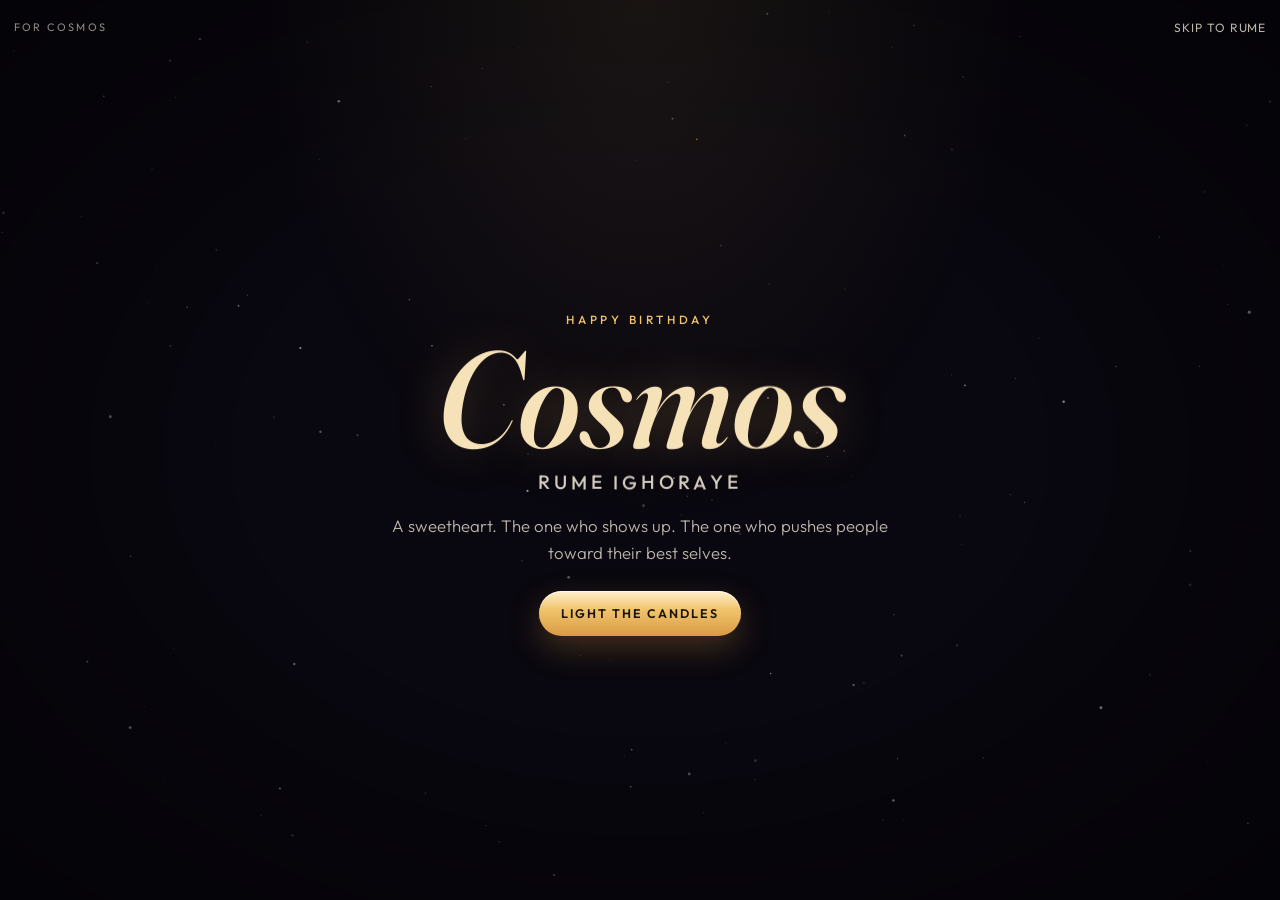
==== index.html @ 322b4184 "Add the birthday site for Cosmos Rume Ighoraye. Co-authored-by: Cursor <cursoragent@cursor.com>" ====
<!DOCTYPE html>
<html lang="en">
<head>
  <meta charset="UTF-8" />
  <meta name="viewport" content="width=device-width, initial-scale=1.0, viewport-fit=cover" />
  <meta name="theme-color" content="#09070f" />
  <title>Happy Birthday, Cosmos Rume Ighoraye</title>
  <link rel="preconnect" href="https://fonts.googleapis.com" />
  <link rel="preconnect" href="https://fonts.gstatic.com" crossorigin />
  <link href="https://fonts.googleapis.com/css2?family=Fraunces:ital,opsz,wght@0,9..144,500;0,9..144,620;1,9..144,500;1,9..144,620&family=Outfit:wght@300;400;500;600&display=swap" rel="stylesheet" />
  <link rel="stylesheet" href="styles.css" />
  <script src="song.js"></script>
</head>
<body>
  <canvas id="fx" aria-hidden="true"></canvas>
  <div class="vignette" aria-hidden="true"></div>

  <header id="topbar">
    <p>For Cosmos</p>
    <button id="skip" type="button">Skip to Rume</button>
  </header>
  <p id="live" class="sr-only" aria-live="polite"></p>

  <section id="scene-intro" class="scene">
    <p class="kicker">Happy birthday</p>
    <h1 aria-label="Cosmos Rume Ighoraye">
      <span class="line line-1" id="line1">Cosmos</span>
      <span class="line line-2" id="line2">Rume Ighoraye</span>
    </h1>
    <p class="dek">A sweetheart. The one who shows up. The one who pushes people toward their best selves.</p>
    <button id="begin" class="gold-btn" type="button">Light the candles</button>
  </section>

  <section id="scene-cake" class="scene" aria-label="Birthday cake">
    <div class="lights" aria-hidden="true">
      <i></i><i></i><i></i><i></i><i></i><i></i><i></i><i></i><i></i><i></i><i></i><i></i>
    </div>

    <div class="balloons" aria-hidden="true">
      <div class="balloon b1"><span>Show up</span></div>
      <div class="balloon b2"><span>Kind</span></div>
      <div class="balloon b3"><span>Steady</span></div>
      <div class="balloon b4"><span>Best</span></div>
    </div>

    <div class="cake-stage">
      <div class="cake">
        <div class="glow"></div>
        <div class="tier top">
          <div class="candles">
            <div class="candle" style="--x: 14%; --h: 78px; --tilt: -6deg"><div class="flame"></div><div class="wax"></div></div>
            <div class="candle" style="--x: 32%; --h: 98px; --tilt: 3deg"><div class="flame"></div><div class="wax"></div></div>
            <div class="candle" style="--x: 50%; --h: 86px; --tilt: -2deg"><div class="flame"></div><div class="wax"></div></div>
            <div class="candle" style="--x: 68%; --h: 108px; --tilt: 4deg"><div class="flame"></div><div class="wax"></div></div>
            <div class="candle" style="--x: 86%; --h: 74px; --tilt: -3deg"><div class="flame"></div><div class="wax"></div></div>
          </div>
          <div class="frost">
            <div class="drips"><span></span><span></span><span></span><span></span><span></span></div>
          </div>
        </div>
        <div class="tier mid">
          <div class="band"></div>
          <div class="sprinkles" aria-hidden="true"></div>
        </div>
        <div class="tier base">
          <div class="band cream"></div>
        </div>
        <div class="plate"></div>
      </div>
    </div>

    <div class="wish-ui">
      <button id="blow" type="button">
        <svg viewBox="0 0 72 72" aria-hidden="true">
          <circle class="ring-bg" cx="36" cy="36" r="30"></circle>
          <circle id="ring" cx="36" cy="36" r="30"></circle>
        </svg>
        <span>Hold to blow</span>
      </button>
      <p class="wish-note">Make a wish, Cosmos.</p>
    </div>

    <div id="wish-done" class="wish-done">
      <p>It’s out there</p>
      <h2>Happy birthday</h2>
    </div>
  </section>

  <section id="scene-letter" class="scene">
    <article class="letter">
      <p class="kicker rise">For the one who shows up</p>
      <h2 class="rise">Cosmos Rume Ighoraye</h2>
      <div class="rule rise"></div>
      <div class="letter-body rise">
        <p>There are people who are simply nice, and then there are people who walk into a room and somehow make everything feel a little lighter. You are one of those people.</p>
        <p>You have this way of showing up for people that is difficult to explain. You check in. You encourage. You push. You notice when someone is not doing their best and somehow find a way to remind them that they are capable of more, without ever making them feel like they are not enough.</p>
        <p>You genuinely want to see people win.</p>
        <p>You celebrate people's growth. You challenge people when they need to be challenged. You give your time, your words, your energy, and sometimes even your patience, because you believe people can become better than where they are right now.</p>
        <p>And somehow, you do all of this while still being you.</p>
        <p>I hope you never underestimate the impact you have had on the people around you. Some of the things you have said may have felt like ordinary conversations to you, but someone else may have carried those words for years. Some encouragement you gave casually may have been exactly what someone needed to keep going.</p>
        <p>But beyond everything I hope you know that you are deeply appreciated.</p>
        <p class="bless">May this new chapter of your life be one that surprises you in the best possible ways.</p>
        <p class="bless">May God go ahead of you into every room you enter, every opportunity you pursue, every decision you make, and every season you step into.</p>
        <p class="bless">May He give you wisdom beyond your years and discernment to know what to accept, what to reject, what to pursue, and what to walk away from.</p>
        <p class="bless">May you never have to force what God has already prepared for you.</p>
        <p class="bless">May the right people find you. May genuine friendships surround you. May you be connected to people who celebrate you without competing with you, correct you without tearing you down, and love you without conditions.</p>
        <p class="bless">May God protect your heart from disappointment that changes the way you love.</p>
        <p class="bless">May He protect your mind from unnecessary worry, comparison, fear, and the pressure to have everything figured out.</p>
        <p class="bless">Whenever you feel uncertain about the future, may you be reminded that your life is not behind schedule.</p>
        <p class="bless">May you never look at someone else's journey and begin to question your own.</p>
        <p class="bless">What is meant for you will find you in God's timing.</p>
        <p class="bless">May every dream you have carried quietly begin to take shape.</p>
        <p class="bless">May the ideas in your heart become realities.</p>
        <p class="bless">May your efforts produce results.</p>
        <p class="bless">May the doors you have been knocking on finally open.</p>
        <p class="bless">And when those doors open, may you have the wisdom to recognize them.</p>
        <p class="bless">May God bless the work of your hands.</p>
        <p class="bless">May He increase you financially, professionally, spiritually, and personally.</p>
        <p class="bless">May you never lack good people, good opportunities, good health, or the resources you need to fulfil your purpose.</p>
        <p class="bless">May there be provision in places where you currently see uncertainty.</p>
        <p class="bless">May there be clarity where there is confusion.</p>
        <p class="bless">May there be peace where there has been anxiety.</p>
        <p class="bless">May there be restoration where there has been disappointment.</p>
        <p class="bless">May there be joy that does not depend on circumstances.</p>
        <p class="bless">May God give you strength for the responsibilities that come with the next level of your life.</p>
        <p>Because we pray that you will not only enter bigger rooms, but that you will have the capacity to thrive in them.</p>
        <p class="bless">May you become everything God created you to be.</p>
        <p class="bless">May your life continue to speak for you even when you are not in the room.</p>
        <p class="bless">May the people you have helped become part of the testimony of your life.</p>
        <p class="bless">May you look back one day and realize that the little things you thought did not matter actually mattered more than you knew.</p>
        <p class="bless">May you have many reasons to laugh.</p>
        <p class="bless">May you have people who genuinely make you happy.</p>
        <p class="bless">May you experience love that feels safe, friendship that feels like home, and family moments that you will remember for years.</p>
        <p class="bless">May God keep you from relationships that drain you and lead you toward relationships that help you grow.</p>
        <p class="bless">May He give you the courage to leave anything that no longer serves His purpose for your life.</p>
        <p class="bless">May you never settle simply because something is available.</p>
        <p class="bless">May you have the patience to wait for what is right.</p>
        <p class="bless">And when you make mistakes, may you have the grace to forgive yourself, learn, grow, and keep moving.</p>
        <p class="bless">May this year bring you closer to God.</p>
        <p class="bless">May your faith become stronger.</p>
        <p class="bless">May your prayers become deeper.</p>
        <p class="bless">May you hear God's direction clearly and have the courage to follow it even when it does not make sense to everyone else.</p>
        <p class="bless">May God keep you humble when things are going well and keep you hopeful when things are difficult.</p>
        <p class="bless">May He preserve you.</p>
        <p class="bless">May He keep you from harm.</p>
        <p class="bless">May He protect you when you travel, when you work, when you rest, and when you are simply going about your everyday life.</p>
        <p class="bless">May His hand remain upon you.</p>
        <p class="bless">May His favour speak for you.</p>
        <p class="bless">May His mercy surround you.</p>
        <p class="bless">May His grace sustain you.</p>
        <p class="bless">And may you live long enough to see the fulfilment of the things you have prayed about, cried about, worked for, and believed for.</p>
        <p>Most importantly, may you never forget that your life is a gift.</p>
        <p>You are here for a reason.</p>
        <p>You are loved.</p>
        <p>You are needed.</p>
        <p>You are making an impact, even in ways you may not see yet.</p>
        <p>And I pray that the years ahead will make that even clearer to you.</p>
        <p class="bless">May this be the beginning of one of the most beautiful seasons of your life.</p>
        <p class="bless">May you have stories you cannot wait to tell.</p>
        <p class="bless">May you have testimonies that leave you speechless.</p>
        <p class="bless">May you have blessings that make you say, <em>“God, I couldn't have planned this better.”</em></p>
        <p>And when you get to those places you've been praying for, I hope you remember everyone who stood with you along the way.</p>
        <p class="birthday-line">Happy birthday, <strong>Cosmos Rume Ighoraye.</strong></p>
        <p class="keep">Keep being the person who shows up.</p>
        <p class="keep">Keep lifting people.</p>
        <p class="keep">Keep laughing.</p>
        <p class="keep">Keep loving.</p>
        <p class="keep">Keep growing.</p>
        <p class="keep">And please, never stop being you.</p>
        <p class="sign">From the people you keep lifting. ♥</p>
      </div>
      <button id="openReel" class="gold-btn rise" type="button">See the pictures</button>
    </article>
  </section>

  <section id="scene-reel" class="scene" aria-label="Pictures and video of Rume">
    <div class="film" id="film" tabindex="0">
      <div class="track" id="track"></div>
    </div>
    <div class="reel-actions">
      <button id="playRume" class="gold-btn" type="button">Play Rume</button>
      <button id="reelBack" class="text-btn" type="button">Back to the candles</button>
    </div>
  </section>

  <div id="lightbox" hidden>
    <button id="lightboxClose" type="button" class="text-btn">Close</button>
    <img id="lightboxImg" alt="">
  </div>

  <script src="https://cdn.jsdelivr.net/npm/gsap@3.12.7/dist/gsap.min.js"></script>
  <script src="app.js"></script>
</body>
</html>
---- styles.css ----
:root {
  --bg: #09070f;
  --gold: #f0c36a;
  --gold-2: #ffe7b8;
  --cream: #fff6e8;
  --ink: #1a1208;
  --rose: #ff6b6b;
  --ember: #ff8a3d;
  --muted: rgba(255, 246, 232, 0.72);
  --font: "Outfit", system-ui, sans-serif;
  --display: "Fraunces", Georgia, serif;
}

* { box-sizing: border-box; }

html, body {
  margin: 0;
  height: 100%;
  min-height: 100dvh;
  background: var(--bg);
  color: var(--cream);
  font-family: var(--font);
  overflow: hidden;
}

button, a { -webkit-tap-highlight-color: transparent; }

#fx {
  position: fixed;
  inset: 0;
  width: 100%;
  height: 100%;
  z-index: 0;
  pointer-events: none;
}

.vignette {
  position: fixed;
  inset: 0;
  z-index: 1;
  pointer-events: none;
  background:
    radial-gradient(ellipse at 50% 0%, rgba(240, 195, 106, 0.08), transparent 42%),
    radial-gradient(ellipse at center, transparent 45%, rgba(0, 0, 0, 0.5) 100%);
}

.sr-only {
  position: absolute;
  width: 1px;
  height: 1px;
  padding: 0;
  margin: -1px;
  overflow: hidden;
  clip: rect(0, 0, 0, 0);
  border: 0;
}

#topbar {
  position: fixed;
  top: 0;
  left: 0;
  right: 0;
  z-index: 20;
  display: flex;
  justify-content: space-between;
  align-items: center;
  gap: 0.75rem;
  padding:
    max(0.85rem, env(safe-area-inset-top))
    max(0.85rem, env(safe-area-inset-right))
    0.35rem
    max(0.85rem, env(safe-area-inset-left));
  pointer-events: none;
}

#topbar p {
  margin: 0;
  letter-spacing: 0.22em;
  text-transform: uppercase;
  font-size: 0.68rem;
  color: rgba(255, 246, 232, 0.55);
}

#topbar button { pointer-events: auto; }

#topbar.is-hidden { opacity: 0; visibility: hidden; }

#skip, .text-btn {
  appearance: none;
  background: transparent;
  border: 0;
  color: rgba(255, 246, 232, 0.72);
  font-family: var(--font);
  font-size: clamp(0.62rem, 2.6vw, 0.75rem);
  letter-spacing: 0.08em;
  text-transform: uppercase;
  cursor: pointer;
  padding: 0.4rem 0;
  text-align: right;
}

#skip:hover, .text-btn:hover { color: var(--gold-2); }

#skip:focus-visible, .text-btn:focus-visible, .gold-btn:focus-visible {
  outline: 2px solid var(--gold-2);
  outline-offset: 3px;
}

.scene {
  position: fixed;
  inset: 0;
  z-index: 2;
  display: flex;
  flex-direction: column;
  align-items: center;
  justify-content: safe center;
  padding:
    max(4.4rem, calc(env(safe-area-inset-top) + 3.2rem))
    max(1rem, env(safe-area-inset-right))
    max(1.35rem, env(safe-area-inset-bottom))
    max(1rem, env(safe-area-inset-left));
  text-align: center;
  overflow-x: hidden;
  overflow-y: auto;
  -webkit-overflow-scrolling: touch;
}

#scene-cake, #scene-letter, #scene-reel {
  opacity: 0;
  visibility: hidden;
}

.kicker {
  margin: 0 0 0.85rem;
  letter-spacing: clamp(0.14em, 1.2vw, 0.32em);
  text-transform: uppercase;
  font-size: clamp(0.64rem, 2.4vw, 0.74rem);
  font-weight: 500;
  color: var(--gold);
}

h1, h2 {
  font-family: var(--display);
  font-weight: 500;
  margin: 0;
}

.line { display: block; }

.line-1 {
  font-style: italic;
  font-size: clamp(3rem, 16vw, 8.6rem);
  line-height: 0.84;
  color: #f6e2b8;
  text-shadow: 0 0 48px rgba(240, 195, 106, 0.28);
}

.line-2 {
  margin-top: 0.85rem;
  font-family: var(--font);
  font-weight: 500;
  font-style: normal;
  letter-spacing: clamp(0.08em, 0.6vw, 0.2em);
  text-transform: uppercase;
  font-size: clamp(0.7rem, 2.7vw, 1.2rem);
  color: rgba(255, 246, 232, 0.82);
}

.char {
  display: inline-block;
  will-change: transform;
}

.dek {
  max-width: 34rem;
  margin: 1.2rem auto 1.5rem;
  padding: 0 0.25rem;
  color: var(--muted);
  font-weight: 300;
  font-size: clamp(0.95rem, 2.8vw, 1.05rem);
  line-height: 1.6;
}

.gold-btn {
  appearance: none;
  border: 0;
  cursor: pointer;
  font-family: var(--font);
  font-weight: 600;
  letter-spacing: 0.16em;
  text-transform: uppercase;
  font-size: 0.78rem;
  color: var(--ink);
  background: linear-gradient(180deg, #fff0cf, #f0c36a 42%, #d99a45);
  padding: 0.95rem 1.35rem;
  max-width: calc(100vw - 2.5rem);
  min-height: 44px;
  border-radius: 999px;
  box-shadow:
    0 12px 32px rgba(217, 154, 69, 0.28),
    inset 0 1px 0 rgba(255, 255, 255, 0.75);
}

.gold-btn:hover { filter: brightness(1.05); }
.gold-btn:disabled {
  cursor: default;
  filter: grayscale(0.4) brightness(0.7);
  box-shadow: none;
}

#scene-cake {
  justify-content: flex-start;
  gap: clamp(0.35rem, 1.6vh, 1rem);
  padding-top: max(4rem, calc(env(safe-area-inset-top) + 2.8rem));
  padding-bottom: max(0.8rem, env(safe-area-inset-bottom));
  background: radial-gradient(ellipse at 50% 78%, rgba(255, 150, 50, 0.16), transparent 46%);
  user-select: none;
  touch-action: pan-y;
}

.lights {
  width: min(920px, 100%);
  display: flex;
  justify-content: space-between;
  align-items: flex-start;
  padding: 0 0.5rem;
  position: relative;
}

.lights::before {
  content: "";
  position: absolute;
  left: 2%;
  right: 2%;
  top: 0;
  height: 2px;
  background: rgba(255, 246, 232, 0.28);
}

.lights i {
  width: 12px;
  height: 16px;
  margin-top: 8px;
  border-radius: 50% 50% 46% 46%;
  background: #2a241c;
  position: relative;
  will-change: transform;
}

.lights i::before {
  content: "";
  position: absolute;
  left: 50%;
  top: -8px;
  width: 2px;
  height: 8px;
  background: rgba(255, 246, 232, 0.35);
  transform: translateX(-50%);
}

.lights i:nth-child(4n + 1).lit { background: #ffd56a; box-shadow: 0 0 16px #ffd56a; }
.lights i:nth-child(4n + 2).lit { background: #ff8f8f; box-shadow: 0 0 16px #ff8f8f; }
.lights i:nth-child(4n + 3).lit { background: #fff1cf; box-shadow: 0 0 16px #fff1cf; }
.lights i:nth-child(4n).lit { background: #ff9a4a; box-shadow: 0 0 16px #ff9a4a; }

.balloons {
  display: flex;
  justify-content: center;
  width: 100%;
  gap: clamp(6px, 2.2vw, 28px);
  min-height: 0;
}

.balloon {
  position: relative;
  width: clamp(48px, 16vw, 74px);
  height: clamp(60px, 19vw, 90px);
  border-radius: 50% 50% 48% 48% / 42% 42% 58% 58%;
  will-change: transform;
  flex: none;
}

.balloon span {
  position: absolute;
  inset: 0 0 8px;
  display: grid;
  place-items: center;
  font-size: clamp(0.46rem, 2vw, 0.62rem);
  font-weight: 600;
  letter-spacing: 0.04em;
  text-transform: uppercase;
  color: #2a160c;
}

.balloon::before {
  content: "";
  position: absolute;
  width: 14px;
  height: 16px;
  left: 16px;
  top: 16px;
  border-radius: 50%;
  background: rgba(255, 255, 255, 0.38);
  transform: rotate(24deg);
}

.balloon::after {
  content: "";
  position: absolute;
  left: 50%;
  top: calc(100% - 2px);
  width: 1.5px;
  height: 42px;
  background: rgba(255, 246, 232, 0.45);
}

.b1 { background: radial-gradient(circle at 35% 30%, #ffe1a8, #f0b14a 62%, #d4892e); }
.b2 { background: radial-gradient(circle at 35% 30%, #ffc9c9, #ff7d7d 62%, #e25555); }
.b3 { background: radial-gradient(circle at 35% 30%, #fff8ec, #f3ddb0 62%, #e2c48a); }
.b4 { background: radial-gradient(circle at 35% 30%, #ffd0ae, #ff8a3d 62%, #e06a22); }

.cake-stage {
  flex: 1 0 auto;
  width: 100%;
  display: grid;
  place-items: end center;
  min-height: min-content;
}

#scene-cake > * { flex-shrink: 0; }

.cake {
  position: relative;
  width: min(280px, calc(100vw - 3.25rem));
  padding-bottom: 18px;
  will-change: transform;
}

.glow {
  position: absolute;
  left: 50%;
  top: 18%;
  width: 240px;
  height: 240px;
  transform: translate(-50%, -40%);
  background: radial-gradient(circle, rgba(255, 170, 60, 0.55), rgba(255, 120, 40, 0.05) 58%, transparent 70%);
  opacity: 0;
  pointer-events: none;
  filter: blur(2px);
}

.tier {
  position: relative;
  margin: 0 auto;
  border-radius: 10px;
}

.tier.top {
  width: 60%;
  height: clamp(54px, 16vw, 72px);
  background: linear-gradient(#8d4e34, #6d3826);
  z-index: 3;
}

.tier.mid {
  width: 76%;
  height: clamp(58px, 18vw, 78px);
  margin-top: -6px;
  background: linear-gradient(#a25b3d, #7a3e2a);
  z-index: 2;
}

.tier.base {
  width: 93%;
  height: clamp(64px, 20vw, 86px);
  margin-top: -6px;
  background: linear-gradient(#6b3424, #4a2418);
  border-radius: 12px;
  z-index: 1;
}

.frost {
  position: absolute;
  left: -6px;
  right: -6px;
  top: -12px;
  height: 28px;
  background: #f7f1ea;
  border-radius: 40px 40px 12px 12px;
}

.drips span {
  position: absolute;
  top: 18px;
  width: 14px;
  background: #f7f1ea;
  border-radius: 0 0 12px 12px;
  transform-origin: top center;
  will-change: transform;
}

.drips span:nth-child(1) { left: 10%; height: 22px; }
.drips span:nth-child(2) { left: 28%; height: 34px; }
.drips span:nth-child(3) { left: 48%; height: 18px; }
.drips span:nth-child(4) { left: 66%; height: 30px; }
.drips span:nth-child(5) { left: 82%; height: 16px; }

.band {
  position: absolute;
  left: 0;
  right: 0;
  top: 42%;
  height: 12px;
  background: rgba(247, 241, 234, 0.55);
}

.band.cream { top: 38%; height: 14px; background: rgba(240, 195, 106, 0.7); }

.sprinkles {
  position: absolute;
  inset: 10px 12px auto;
  height: 18px;
  background:
    radial-gradient(circle at 10% 50%, #f0c36a 2px, transparent 2.5px),
    radial-gradient(circle at 28% 30%, #fff 2px, transparent 2.5px),
    radial-gradient(circle at 46% 60%, #ff8f8f 2px, transparent 2.5px),
    radial-gradient(circle at 64% 40%, #f0c36a 2px, transparent 2.5px),
    radial-gradient(circle at 82% 55%, #fff 2px, transparent 2.5px);
}

.candles {
  position: absolute;
  left: 8px;
  right: 8px;
  bottom: calc(100% - 8px);
  height: 120px;
  z-index: 4;
}

.candle {
  position: absolute;
  left: var(--x);
  bottom: 0;
  height: var(--h);
  width: 16px;
  margin-left: -8px;
  display: flex;
  flex-direction: column;
  align-items: center;
  justify-content: flex-end;
  will-change: transform;
}

.wax {
  width: 12px;
  flex: 1;
  background: linear-gradient(#fffdf8, #f0e0c0 70%, #e7d3ad);
  border-radius: 3px 3px 2px 2px;
  position: relative;
  box-shadow: inset -2px 0 0 rgba(180, 140, 80, 0.25);
}

.wax::before {
  content: "";
  position: absolute;
  top: -7px;
  left: 50%;
  width: 2px;
  height: 8px;
  background: #2a2118;
  transform: translateX(-50%);
}

.flame {
  width: 22px;
  height: 40px;
  margin-bottom: -8px;
  border-radius: 50% 50% 46% 46% / 58% 58% 42% 42%;
  background: radial-gradient(circle at 50% 78%, #fff8e4 0%, #ffe08a 26%, #ff9a2a 58%, rgba(255, 70, 0, 0) 74%);
  box-shadow: 0 0 18px 8px rgba(255, 150, 40, 0.45);
  position: relative;
  opacity: 0;
  transform: scale(0);
  transform-origin: 50% 100%;
  will-change: transform, opacity;
  z-index: 2;
}

.flame::after {
  content: "";
  position: absolute;
  left: 50%;
  bottom: 4px;
  width: 9px;
  height: 18px;
  transform: translateX(-50%);
  border-radius: 50% 50% 40% 40%;
  background: radial-gradient(circle at 50% 70%, #fff, #ffe9a8 45%, rgba(255, 210, 90, 0) 72%);
}

.plate {
  width: min(108%, calc(100vw - 2.2rem));
  height: 18px;
  margin: 8px auto 0;
  border-radius: 50%;
  background: radial-gradient(ellipse at center, #d9d3cc, #8d8680 70%, #5c564f);
  box-shadow: 0 16px 30px rgba(0, 0, 0, 0.35);
}

.wish-ui, .wish-done {
  min-height: 92px;
  display: grid;
  justify-items: center;
  align-content: center;
}

.wish-done { position: absolute; bottom: 1.3rem; opacity: 0; visibility: hidden; }

.wish-done p, .wish-note {
  margin: 0;
  letter-spacing: 0.2em;
  text-transform: uppercase;
  font-size: 0.72rem;
  color: var(--gold);
}

.wish-done h2 {
  font-style: italic;
  font-size: clamp(2.4rem, 7vw, 4rem);
  color: var(--cream);
}

#blow {
  appearance: none;
  width: 92px;
  height: 92px;
  border-radius: 50%;
  border: 0;
  background: rgba(255, 246, 232, 0.04);
  color: var(--cream);
  cursor: pointer;
  position: relative;
  font-family: var(--font);
}

#blow svg {
  position: absolute;
  inset: 0;
  width: 100%;
  height: 100%;
}

#blow .ring-bg {
  fill: none;
  stroke: rgba(255, 246, 232, 0.16);
  stroke-width: 3;
}

#ring {
  fill: none;
  stroke: var(--gold);
  stroke-width: 3;
  stroke-linecap: round;
  stroke-dasharray: 188.5;
  stroke-dashoffset: 188.5;
  transform: rotate(-90deg);
  transform-origin: 36px 36px;
}

#blow span {
  position: relative;
  font-size: 0.62rem;
  letter-spacing: 0.12em;
  text-transform: uppercase;
  line-height: 1.2;
}

.wish-note { margin-top: 0.35rem; }

.letter {
  width: min(640px, 100%);
  text-align: left;
  max-height: calc(100dvh - 5.5rem);
  overflow: auto;
  padding-bottom: 1rem;
}

.letter h2 {
  font-size: clamp(2.4rem, 6vw, 4rem);
  line-height: 0.95;
  font-style: italic;
  color: #f6e2b8;
}

.rule {
  width: 64px;
  height: 2px;
  margin: 1.1rem 0 1.25rem;
  background: linear-gradient(90deg, var(--gold), transparent);
}

.letter p {
  font-size: clamp(0.98rem, 2.8vw, 1.05rem);
  line-height: 1.7;
  color: rgba(255, 246, 232, 0.9);
  font-weight: 300;
  margin: 0 0 1rem;
}

.letter .bless {
  margin-bottom: 0.72rem;
}

.letter em {
  color: #f6e2b8;
  font-style: italic;
}

.letter .birthday-line {
  margin-top: 1.4rem;
  font-family: var(--display);
  font-style: italic;
  font-size: clamp(1.25rem, 3.5vw, 1.55rem);
  line-height: 1.35;
  color: #f6e2b8;
}

.letter .birthday-line strong {
  font-weight: 500;
}

.letter .keep {
  margin: 0.15rem 0;
  font-family: var(--display);
  font-style: italic;
  font-size: 1.12rem;
  color: var(--gold-2);
}

.letter .kicker { text-align: left; }

.sign {
  font-family: var(--display);
  font-style: italic;
  color: var(--gold) !important;
  font-size: 1.25rem !important;
  text-align: right;
  margin-top: 1.25rem !important;
}

#openReel { display: block; margin: 1.25rem auto 0.4rem; }

#scene-letter {
  justify-content: flex-start;
}

#scene-reel {
  justify-content: flex-start;
  gap: 0.35rem;
  overflow: hidden;
  padding-bottom: 1.2rem;
}

.film {
  width: 100%;
  flex: 1;
  min-height: 0;
  overflow-x: auto;
  overflow-y: hidden;
  display: flex;
  align-items: center;
}

.track {
  display: flex;
  align-items: center;
  gap: 14px;
  width: max-content;
  padding: 0 1.2rem 0.4rem;
}

.shot {
  border: 0;
  padding: 0;
  background: #140f0c;
  border-radius: 18px;
  overflow: hidden;
  cursor: pointer;
  flex: none;
  box-shadow: 0 18px 40px rgba(0, 0, 0, 0.35);
}

.shot img,
.shot.vid {
  display: block;
  height: min(52dvh, 520px);
  width: auto;
  max-width: min(78vw, 440px);
  object-fit: cover;
}

.shot.vid {
  width: min(72vw, 320px);
  background: #000;
  cursor: default;
}

.reel-actions {
  display: flex;
  flex-direction: column;
  align-items: center;
  gap: 0.2rem;
}

#lightbox {
  position: fixed;
  inset: 0;
  z-index: 40;
  background: rgba(6, 4, 8, 0.94);
  display: grid;
  place-items: center;
  padding:
    max(3.2rem, calc(env(safe-area-inset-top) + 2.4rem))
    max(1rem, env(safe-area-inset-right))
    max(1.2rem, env(safe-area-inset-bottom))
    max(1rem, env(safe-area-inset-left));
}

#lightbox[hidden] { display: none; }

#lightbox img {
  max-width: min(1100px, 100%);
  max-height: 86vh;
  object-fit: contain;
  border-radius: 12px;
}

#lightboxClose {
  position: absolute;
  top: 1rem;
  right: 1rem;
}

@media (max-width: 640px) {
  .dek { margin: 0.85rem auto 1.1rem; }
  .balloon::before { width: 10px; height: 12px; left: 12px; top: 12px; }
  .shot img, .shot.vid { height: min(46dvh, 420px); }
  #blow { width: 80px; height: 80px; }
  .wish-ui, .wish-done { min-height: 76px; }
}

@media (max-height: 740px) {
  .line-1 { font-size: clamp(2.7rem, 12vw, 5.2rem); }
  .dek { margin: 0.55rem auto 0.85rem; }
  .scene { padding-top: max(3.2rem, calc(env(safe-area-inset-top) + 2.4rem)); }
  .balloon::after { height: 22px; }
  #scene-cake { padding-top: max(3.1rem, calc(env(safe-area-inset-top) + 2.2rem)); }
  .shot img, .shot.vid { height: min(40dvh, 360px); }
  .candles { height: 96px; }
}

@media (max-height: 520px) {
  .line-1 { font-size: clamp(2.2rem, 9vh, 3.4rem); }
  .line-2 { margin-top: 0.35rem; }
  .kicker { margin-bottom: 0.35rem; }
  .dek { font-size: 0.88rem; line-height: 1.4; margin: 0.4rem auto 0.7rem; }
  .balloon { width: 44px; height: 54px; }
  .balloon::after { height: 12px; }
  .lights i { width: 9px; height: 12px; }
}

@media (prefers-reduced-motion: reduce) {
  .film { scroll-behavior: auto; }
}
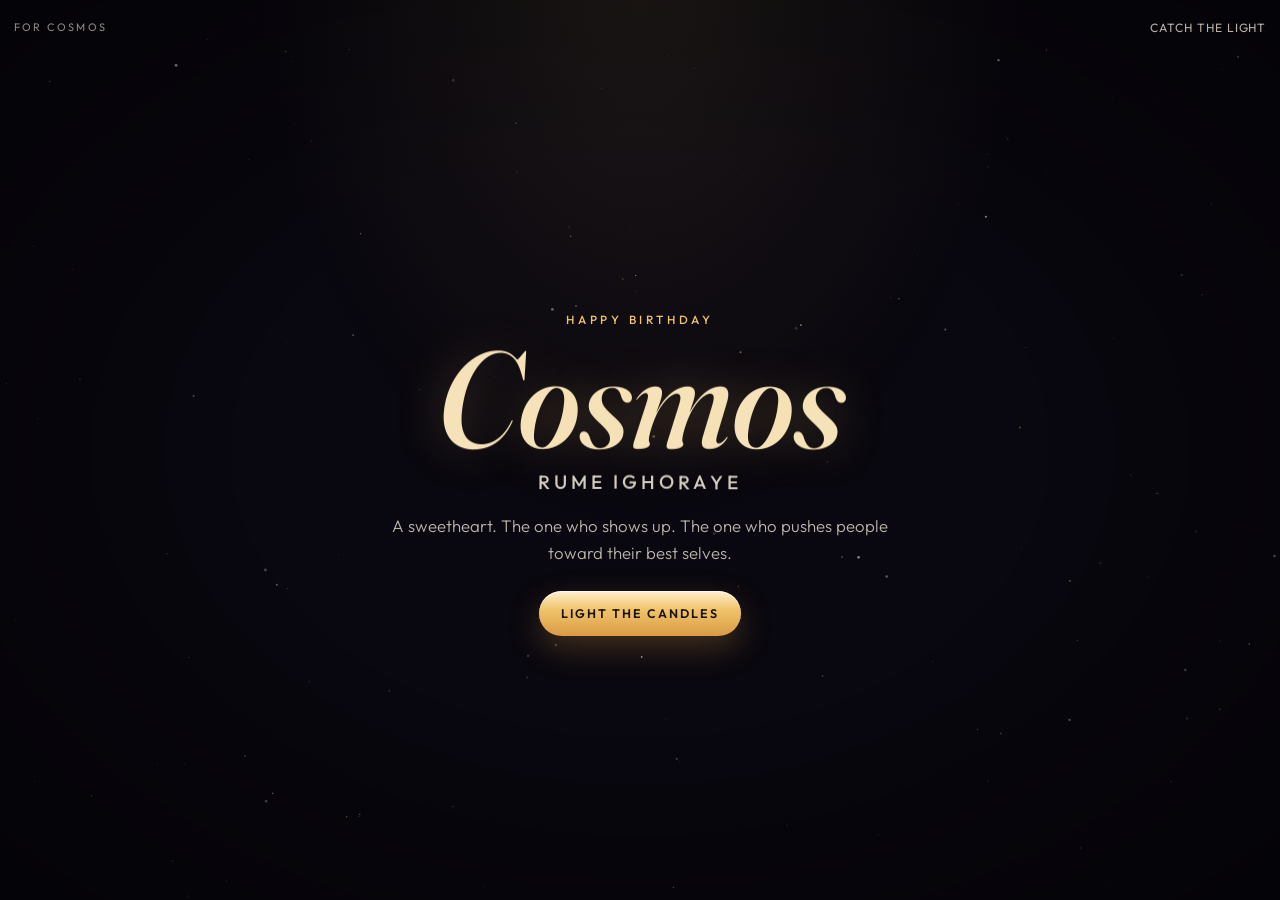
==== commit 4f2facb9: "added game.js" ====
--- a/index.html
+++ b/index.html
@@ -17,7 +17,7 @@
 
   <header id="topbar">
     <p>For Cosmos</p>
-    <button id="skip" type="button">Skip to Rume</button>
+    <button id="skip" type="button">Catch the light</button>
   </header>
   <p id="live" class="sr-only" aria-live="polite"></p>
 
@@ -178,8 +178,34 @@
       <div class="track" id="track"></div>
     </div>
     <div class="reel-actions">
-      <button id="playRume" class="gold-btn" type="button">Play Rume</button>
+      <button id="catchLight" class="gold-btn" type="button">Catch the light</button>
       <button id="reelBack" class="text-btn" type="button">Back to the candles</button>
+    </div>
+  </section>
+
+  <section id="scene-light" class="scene" aria-label="Catch the light">
+    <canvas id="playfield"></canvas>
+    <div class="light-hud" id="lightHud" hidden>
+      <div>
+        <span>Score</span>
+        <strong id="hudScore">0</strong>
+      </div>
+      <div>
+        <span>Lives</span>
+        <strong id="hudLives" aria-label="3 lives"><em></em><em></em><em></em></strong>
+      </div>
+    </div>
+    <div id="lightTitle" class="light-card">
+      <p class="kicker">For Rume</p>
+      <h2>Catch the light</h2>
+      <p>Move through the gold. Leave the dark alone.</p>
+      <button id="startLight" class="gold-btn" type="button">Play</button>
+    </div>
+    <div id="lightOver" class="light-card" hidden>
+      <p class="kicker">Score</p>
+      <p class="light-score" id="overScore">0</p>
+      <button id="replayLight" class="gold-btn" type="button">Play again</button>
+      <button id="goSlice" class="gold-btn" type="button">Slice it</button>
     </div>
   </section>
 
@@ -189,6 +215,7 @@
   </div>
 
   <script src="https://cdn.jsdelivr.net/npm/gsap@3.12.7/dist/gsap.min.js"></script>
+  <script src="game.js"></script>
   <script src="app.js"></script>
 </body>
 </html>
--- a/styles.css
+++ b/styles.css
@@ -125,7 +125,7 @@
   -webkit-overflow-scrolling: touch;
 }
 
-#scene-cake, #scene-letter, #scene-reel {
+#scene-cake, #scene-letter, #scene-reel, #scene-light {
   opacity: 0;
   visibility: hidden;
 }
@@ -661,6 +661,115 @@
   padding-bottom: 1.2rem;
 }
 
+#scene-light {
+  padding: 0;
+  display: block;
+  overflow: hidden;
+  background: #07060c;
+}
+
+#playfield {
+  position: absolute;
+  inset: 0;
+  width: 100%;
+  height: 100%;
+  touch-action: none;
+}
+
+.light-hud {
+  position: absolute;
+  top: 0;
+  left: 0;
+  right: 0;
+  z-index: 5;
+  display: flex;
+  justify-content: space-between;
+  padding:
+    max(0.9rem, env(safe-area-inset-top))
+    max(1rem, env(safe-area-inset-right))
+    0
+    max(1rem, env(safe-area-inset-left));
+  pointer-events: none;
+}
+
+.light-hud[hidden] { display: none; }
+
+.light-hud span {
+  display: block;
+  letter-spacing: 0.18em;
+  text-transform: uppercase;
+  font-size: 0.62rem;
+  color: rgba(255, 246, 232, 0.55);
+}
+
+.light-hud strong {
+  font-family: var(--display);
+  font-size: clamp(1.4rem, 5vw, 1.8rem);
+  font-weight: 500;
+}
+
+#hudLives {
+  display: flex;
+  gap: 6px;
+  margin-top: 6px;
+}
+
+#hudLives em {
+  width: 10px;
+  height: 16px;
+  border-radius: 50% 50% 45% 45%;
+  background: radial-gradient(circle at 50% 70%, #fff1c4, #ff9a2a 60%, transparent 72%);
+  box-shadow: 0 0 8px rgba(255, 160, 50, 0.8);
+}
+
+#hudLives em.off {
+  opacity: 0.18;
+  filter: grayscale(1);
+  box-shadow: none;
+}
+
+.light-card {
+  position: absolute;
+  inset: 0;
+  z-index: 6;
+  display: flex;
+  flex-direction: column;
+  align-items: center;
+  justify-content: center;
+  gap: 0.35rem;
+  padding: 1.5rem;
+  text-align: center;
+  background:
+    radial-gradient(ellipse at 50% 18%, rgba(240, 195, 106, 0.18), transparent 48%),
+    rgba(7, 6, 12, 0.55);
+}
+
+.light-card[hidden] { display: none; }
+
+.light-card h2 {
+  font-style: italic;
+  font-size: clamp(3rem, 12vw, 6rem);
+  line-height: 0.9;
+  color: #f6e2b8;
+}
+
+.light-card p {
+  max-width: 22rem;
+  margin: 0 0 0.8rem;
+  color: var(--muted);
+  font-weight: 300;
+}
+
+.light-card .gold-btn { margin-top: 0.35rem; }
+
+.light-score {
+  font-family: var(--display);
+  font-size: clamp(3.2rem, 12vw, 5rem) !important;
+  color: var(--cream) !important;
+  line-height: 1;
+  margin: 0.2rem 0 0.8rem !important;
+}
+
 .film {
   width: 100%;
   flex: 1;
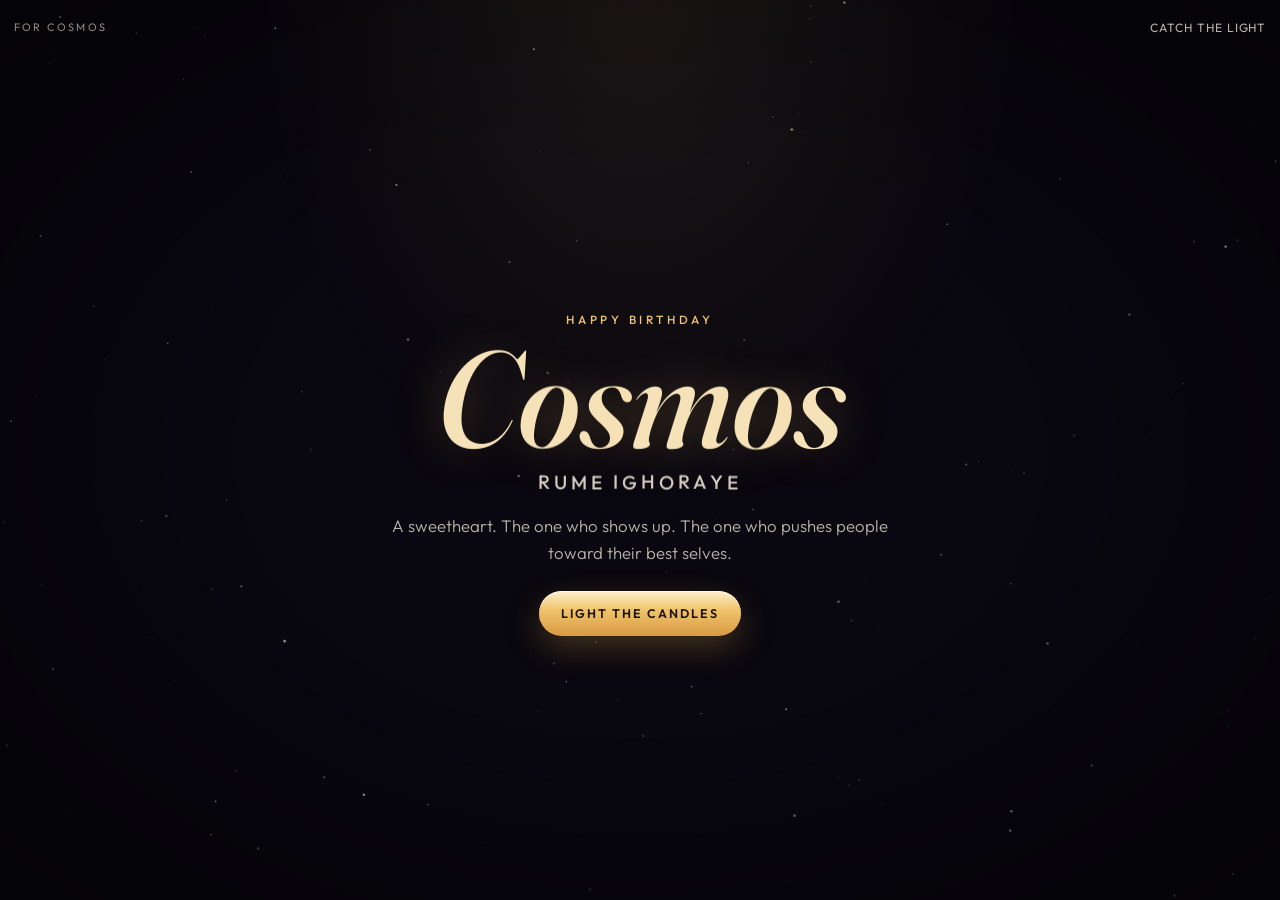
==== commit 94657c8e: "Added game.js and index.html" ====
--- a/index.html
+++ b/index.html
@@ -187,7 +187,7 @@
     <canvas id="playfield"></canvas>
     <div class="light-hud" id="lightHud" hidden>
       <div>
-        <span>Score</span>
+        <span>Good tidings</span>
         <strong id="hudScore">0</strong>
       </div>
       <div>
@@ -198,14 +198,15 @@
     <div id="lightTitle" class="light-card">
       <p class="kicker">For Rume</p>
       <h2>Catch the light</h2>
-      <p>Move through the gold. Leave the dark alone.</p>
+      <p>You have 3 lives. Catch as many good tidings as you can. Leave the dark alone.</p>
       <button id="startLight" class="gold-btn" type="button">Play</button>
     </div>
     <div id="lightOver" class="light-card" hidden>
-      <p class="kicker">Score</p>
+      <p class="kicker">Good tidings</p>
       <p class="light-score" id="overScore">0</p>
-      <button id="replayLight" class="gold-btn" type="button">Play again</button>
+      <p>Next is the slice game.</p>
       <button id="goSlice" class="gold-btn" type="button">Slice it</button>
+      <button id="replayLight" class="text-btn" type="button">Play again</button>
     </div>
   </section>
 
--- a/styles.css
+++ b/styles.css
@@ -754,7 +754,7 @@
 }
 
 .light-card p {
-  max-width: 22rem;
+  max-width: 26rem;
   margin: 0 0 0.8rem;
   color: var(--muted);
   font-weight: 300;
